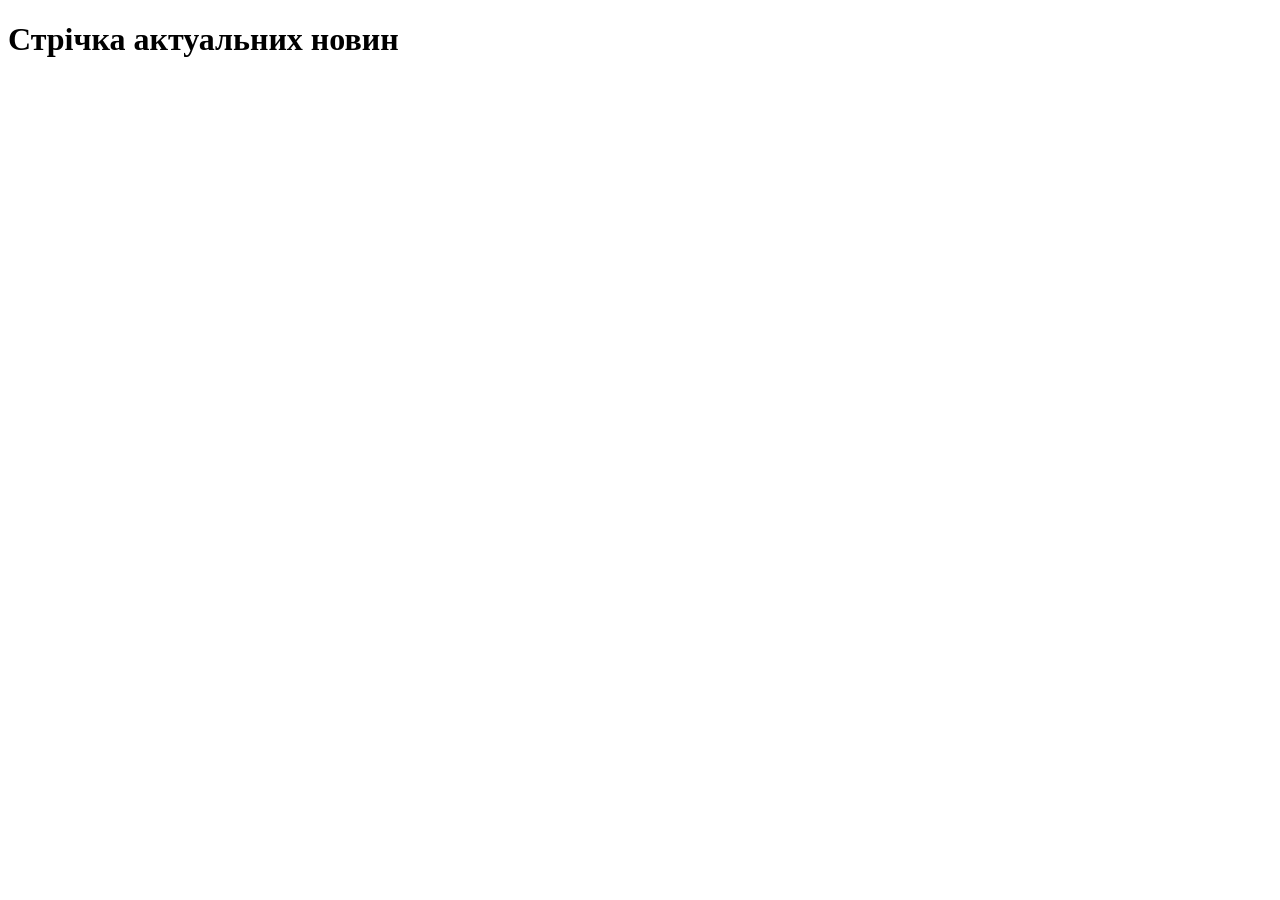
==== ipz243_mrs/index.html @ d3301bc6 "feat: add basic HTML structure and news container" ====
<!DOCTYPE html>
<html lang="en">
<head>
    <meta charset="UTF-8">
    <title>News</title>
</head>
<body>
<header>
    <h1>Стрічка актуальних новин</h1>
</header>
<main id="news-container">

</main>
</body>
</html>
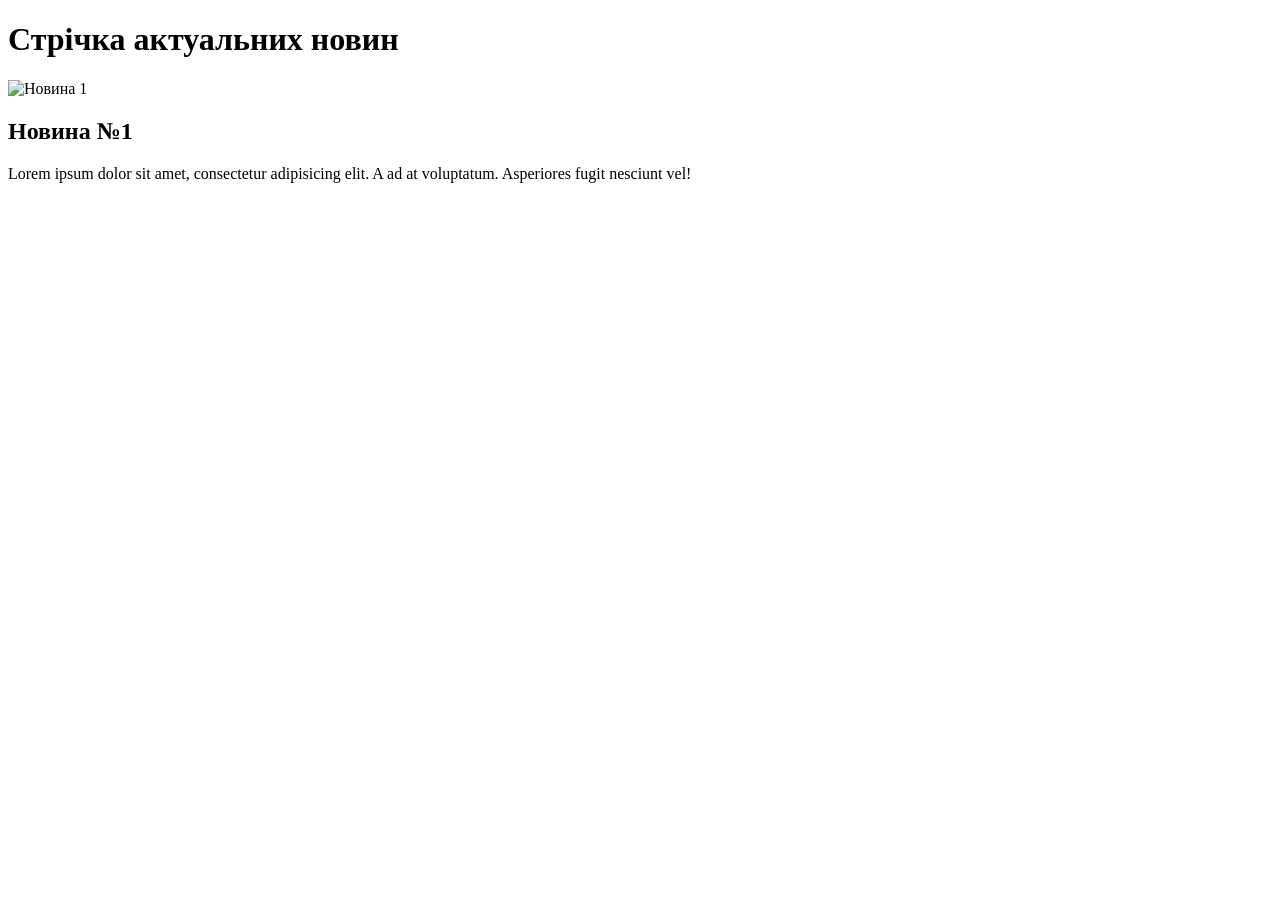
==== commit dc3cea9e: "feat: add first news card to HTML" ====
--- a/ipz243_mrs/index.html
+++ b/ipz243_mrs/index.html
@@ -9,7 +9,11 @@
     <h1>Стрічка актуальних новин</h1>
 </header>
 <main id="news-container">
-
+    <article class="news-card">
+        <img src="images/image1.jpg" alt="Новина 1">
+        <h2>Новина №1</h2>
+        <p>Lorem ipsum dolor sit amet, consectetur adipisicing elit. A ad at voluptatum. Asperiores fugit nesciunt vel!</p>
+    </article>
 </main>
 </body>
 </html>
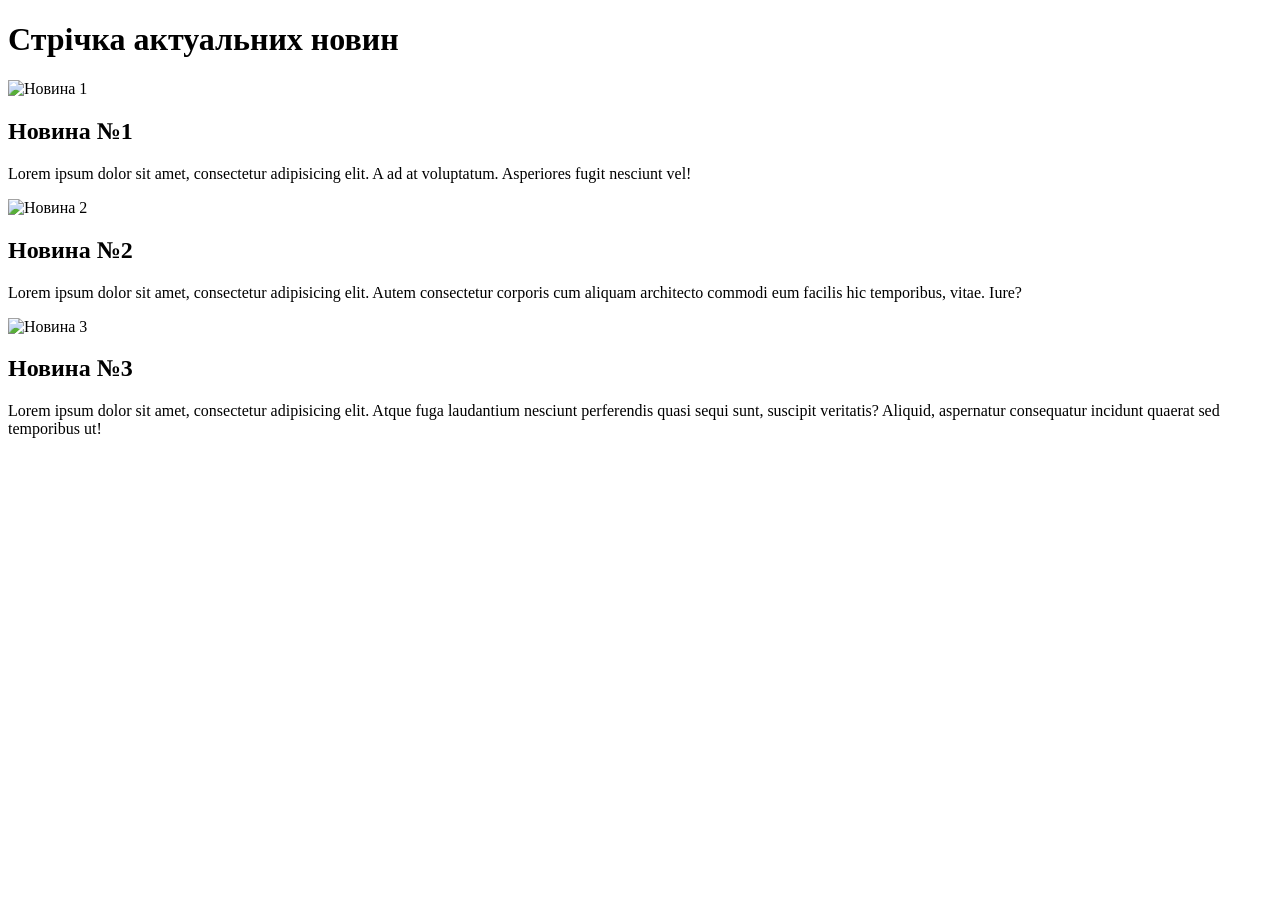
==== commit 02d7a48d: "feat: add second and third news cards to HTML" ====
--- a/ipz243_mrs/index.html
+++ b/ipz243_mrs/index.html
@@ -14,6 +14,18 @@
         <h2>Новина №1</h2>
         <p>Lorem ipsum dolor sit amet, consectetur adipisicing elit. A ad at voluptatum. Asperiores fugit nesciunt vel!</p>
     </article>
+
+    <article class="news-card">
+        <img src="images/image2.jpg" alt="Новина 2">
+        <h2>Новина №2</h2>
+        <p>Lorem ipsum dolor sit amet, consectetur adipisicing elit. Autem consectetur corporis cum aliquam architecto commodi eum facilis hic temporibus, vitae. Iure?</p>
+    </article>
+
+    <article class="news-card">
+        <img src="images/image3.jpg" alt="Новина 3">
+        <h2>Новина №3</h2>
+        <p>Lorem ipsum dolor sit amet, consectetur adipisicing elit. Atque fuga laudantium nesciunt perferendis quasi sequi sunt, suscipit veritatis? Aliquid, aspernatur consequatur incidunt quaerat sed temporibus ut!</p>
+    </article>
 </main>
 </body>
 </html>
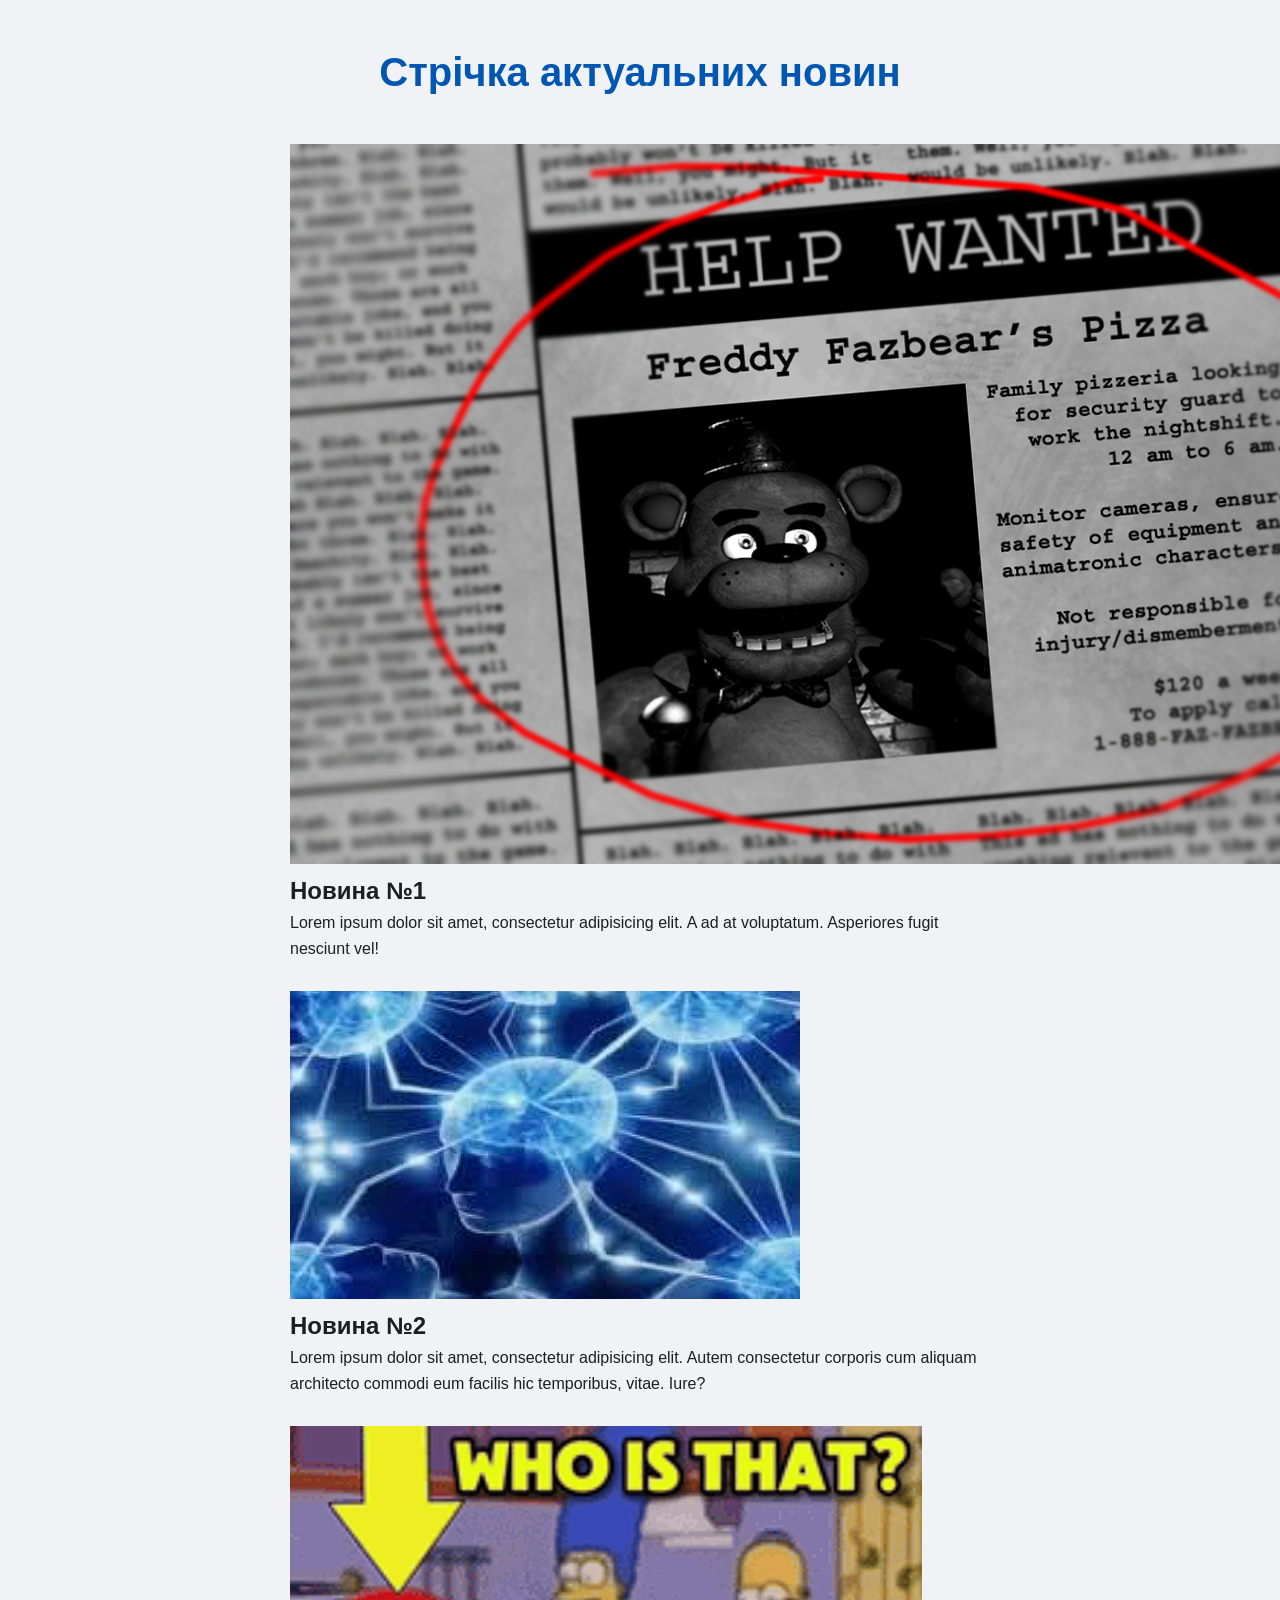
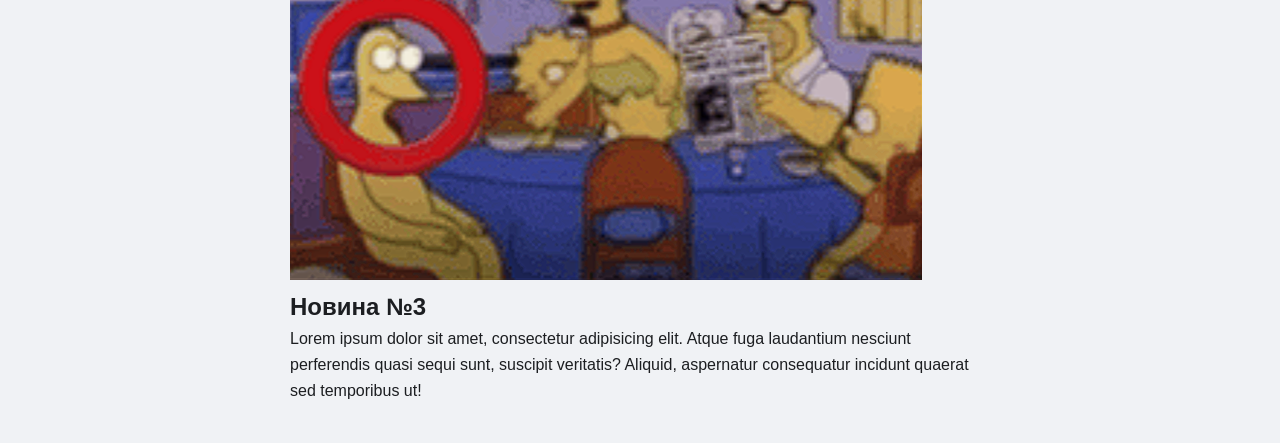
==== commit 326e0d5b: "style: reset defaults and create modern layout with news container" ====
--- a/ipz243_mrs/index.html
+++ b/ipz243_mrs/index.html
@@ -3,6 +3,7 @@
 <head>
     <meta charset="UTF-8">
     <title>News</title>
+    <link rel="stylesheet" href="style.css">
 </head>
 <body>
 <header>
@@ -10,19 +11,19 @@
 </header>
 <main id="news-container">
     <article class="news-card">
-        <img src="images/image1.jpg" alt="Новина 1">
+        <img src="images/image1.png" alt="Новина 1">
         <h2>Новина №1</h2>
         <p>Lorem ipsum dolor sit amet, consectetur adipisicing elit. A ad at voluptatum. Asperiores fugit nesciunt vel!</p>
     </article>
 
     <article class="news-card">
-        <img src="images/image2.jpg" alt="Новина 2">
+        <img src="images/image2.png" alt="Новина 2">
         <h2>Новина №2</h2>
         <p>Lorem ipsum dolor sit amet, consectetur adipisicing elit. Autem consectetur corporis cum aliquam architecto commodi eum facilis hic temporibus, vitae. Iure?</p>
     </article>
 
     <article class="news-card">
-        <img src="images/image3.jpg" alt="Новина 3">
+        <img src="images/image3.png" alt="Новина 3">
         <h2>Новина №3</h2>
         <p>Lorem ipsum dolor sit amet, consectetur adipisicing elit. Atque fuga laudantium nesciunt perferendis quasi sequi sunt, suscipit veritatis? Aliquid, aspernatur consequatur incidunt quaerat sed temporibus ut!</p>
     </article>
--- a/ipz243_mrs/style.css
+++ b/ipz243_mrs/style.css
@@ -0,0 +1,32 @@
+* {
+    box-sizing: border-box;
+    margin: 0;
+    padding: 0;
+}
+
+body {
+    font-family: 'Segoe UI', Tahoma, Geneva, Verdana, sans-serif;
+    background-color: #f0f2f5;
+    color: #1c1e21;
+    line-height: 1.6;
+    padding: 40px 20px;
+}
+
+header {
+    text-align: center;
+    margin-bottom: 40px;
+}
+
+header h1 {
+    font-size: 2.5rem;
+    color: #0056b3;
+    font-weight: 700;
+}
+
+#news-container {
+    display: flex;
+    flex-direction: column;
+    gap: 30px;
+    max-width: 700px;
+    margin: 0 auto;
+}
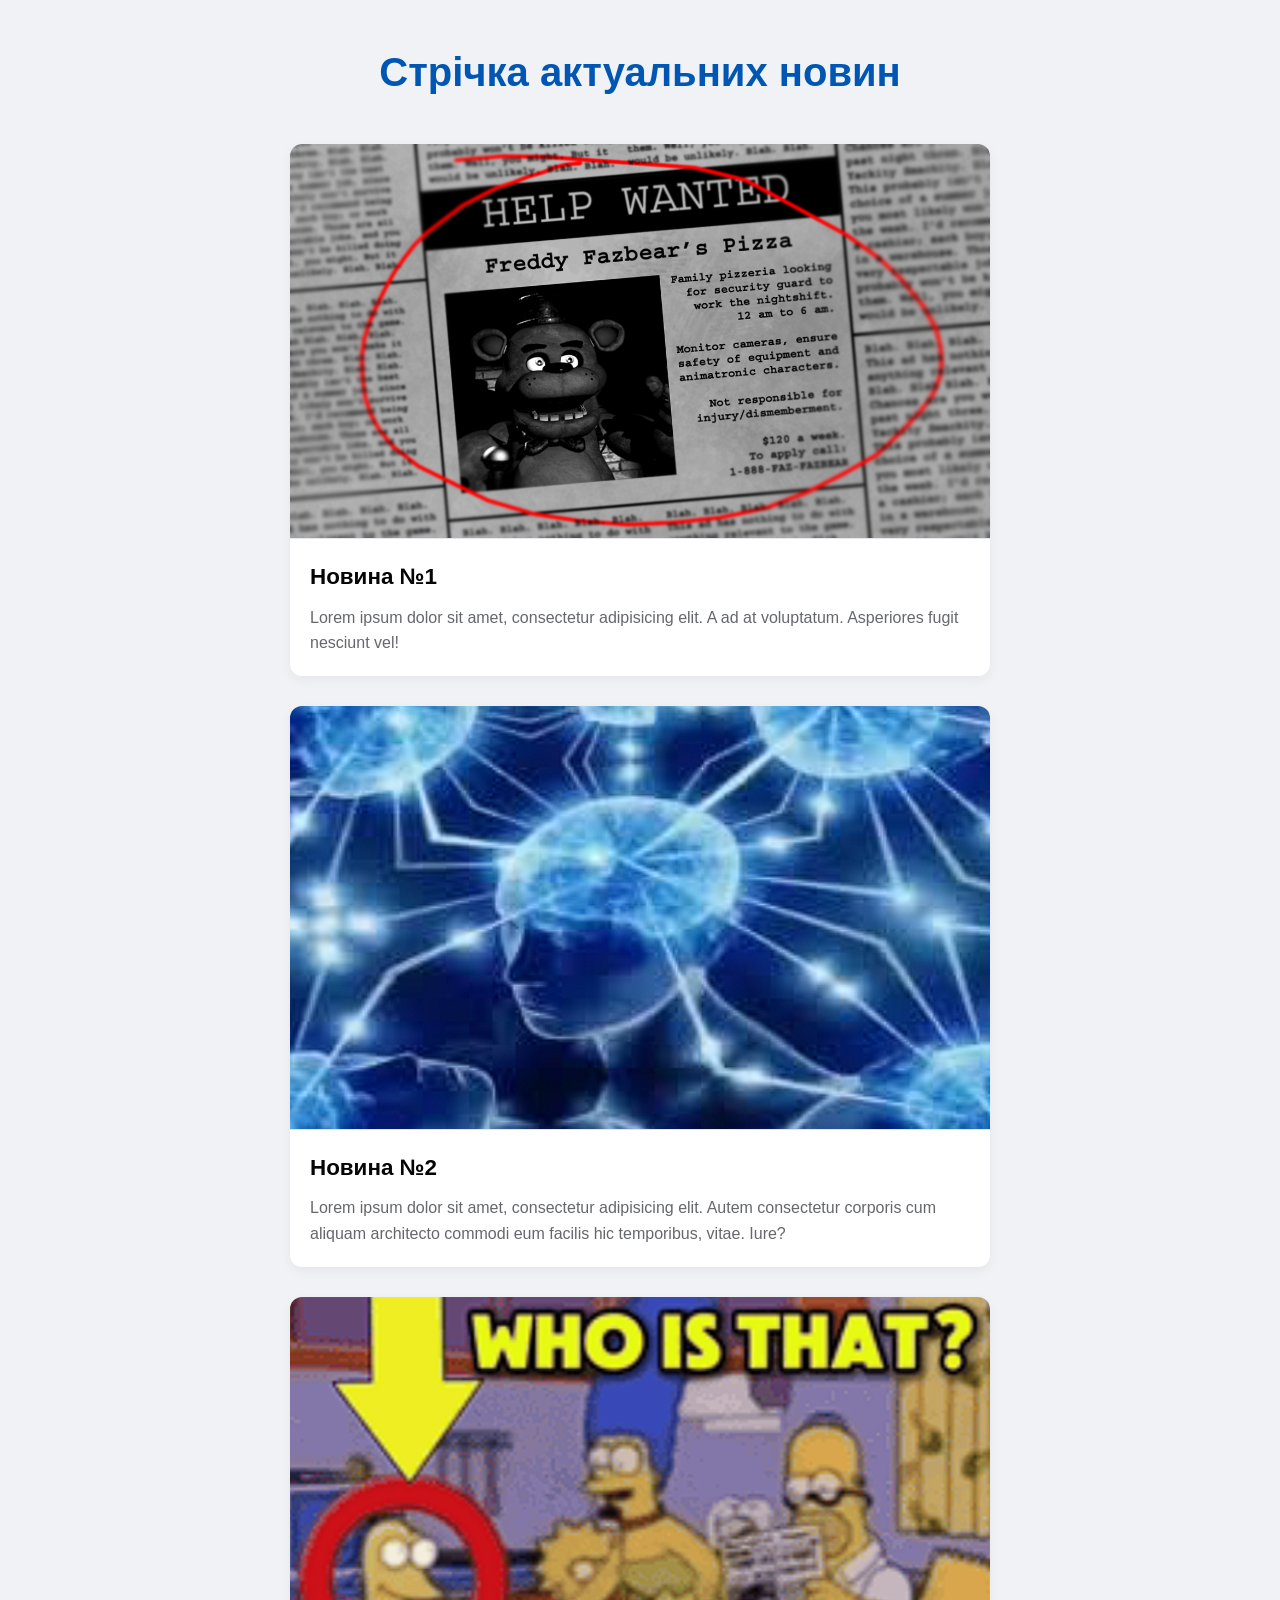
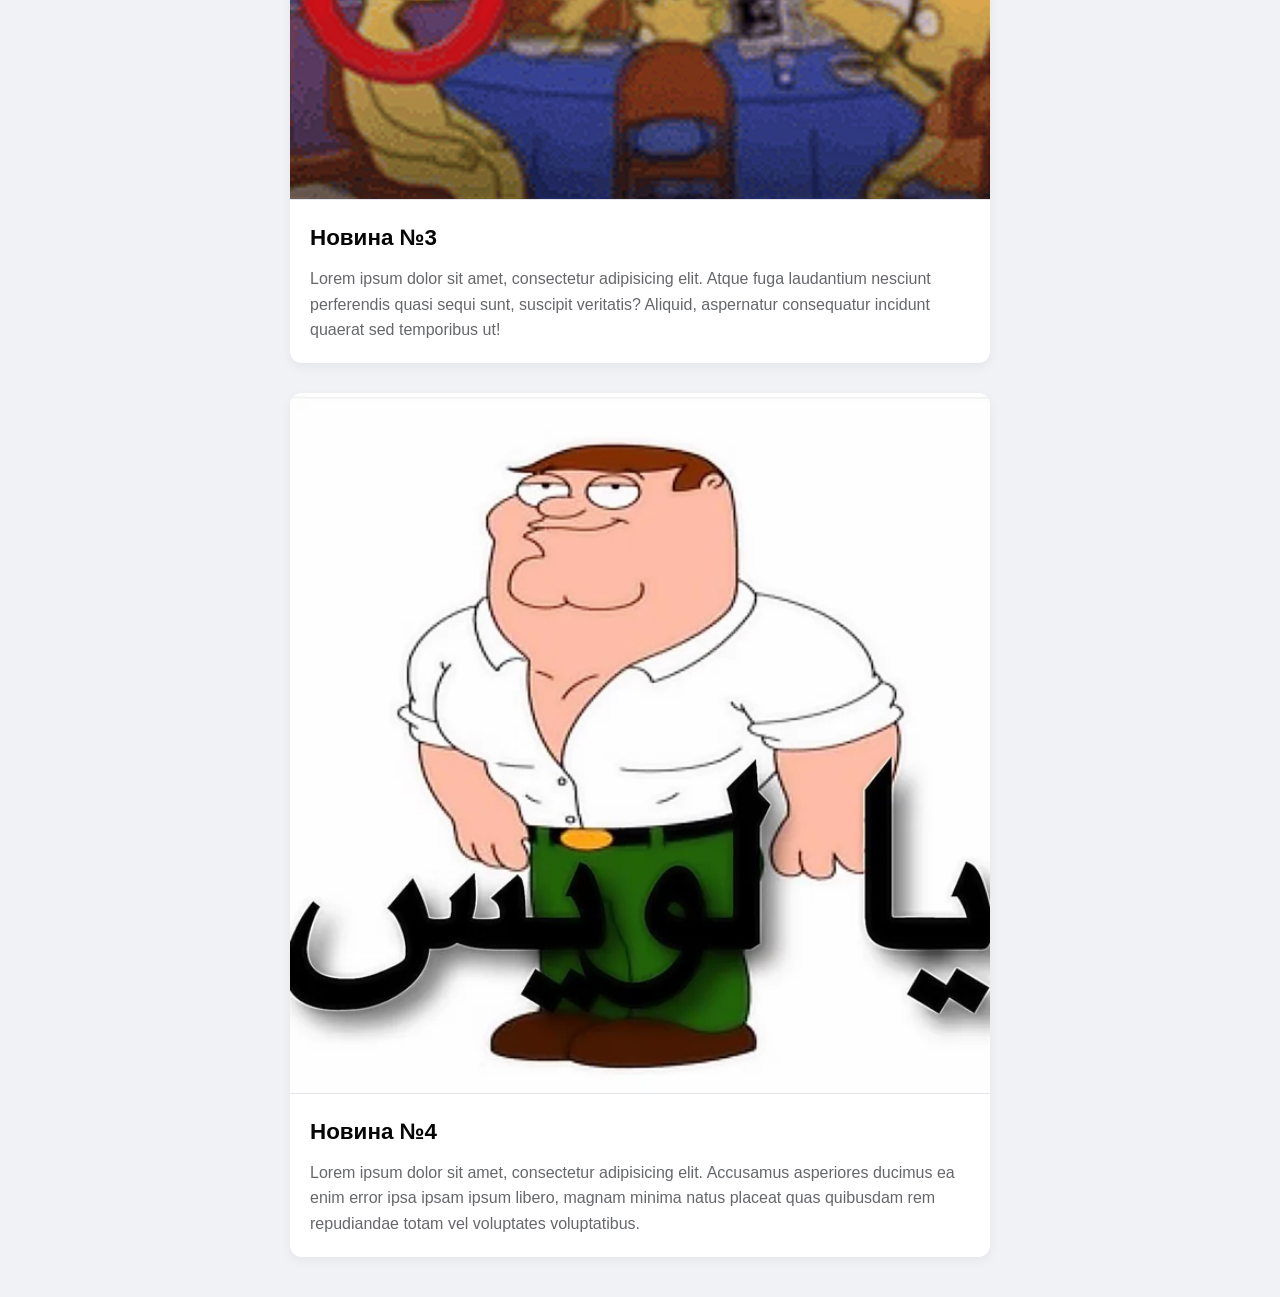
==== commit 5eb73190: "feat: update title and heading text in HTML on first branch" ====
--- a/ipz243_mrs/index.html
+++ b/ipz243_mrs/index.html
@@ -2,7 +2,7 @@
 <html lang="en">
 <head>
     <meta charset="UTF-8">
-    <title>News</title>
+    <title>Some news</title>
     <link rel="stylesheet" href="style.css">
 </head>
 <body>
@@ -27,6 +27,12 @@
         <h2>Новина №3</h2>
         <p>Lorem ipsum dolor sit amet, consectetur adipisicing elit. Atque fuga laudantium nesciunt perferendis quasi sequi sunt, suscipit veritatis? Aliquid, aspernatur consequatur incidunt quaerat sed temporibus ut!</p>
     </article>
+
+    <article class="news-card">
+        <img src="images/image4.png" alt="Новина 4">
+        <h2>Новина №4</h2>
+        <p>Lorem ipsum dolor sit amet, consectetur adipisicing elit. Accusamus asperiores ducimus ea enim error ipsa ipsam ipsum libero, magnam minima natus placeat quas quibusdam rem repudiandae totam vel voluptates voluptatibus.</p>
+    </article>
 </main>
 </body>
 </html>
--- a/ipz243_mrs/style.css
+++ b/ipz243_mrs/style.css
@@ -29,4 +29,36 @@
     gap: 30px;
     max-width: 700px;
     margin: 0 auto;
+}
+
+.news-card {
+    background: #ffffff;
+    border-radius: 12px;
+    box-shadow: 0 4px 12px rgba(0, 0, 0, 0.05);
+    overflow: hidden;
+    transition: transform 0.2s ease, box-shadow 0.2s ease;
+}
+
+.news-card:hover {
+    transform: translateY(-4px);
+    box-shadow: 0 8px 24px rgba(0, 0, 0, 0.1);
+}
+
+.news-card img {
+    width: 100%;
+    height: auto;
+    display: block;
+    border-bottom: 1px solid #e4e6eb;
+}
+
+.news-card h2 {
+    font-size: 1.4rem;
+    padding: 20px 20px 10px 20px;
+    color: #050505;
+}
+
+.news-card p {
+    font-size: 1rem;
+    color: #65676b;
+    padding: 0 20px 20px 20px;
 }
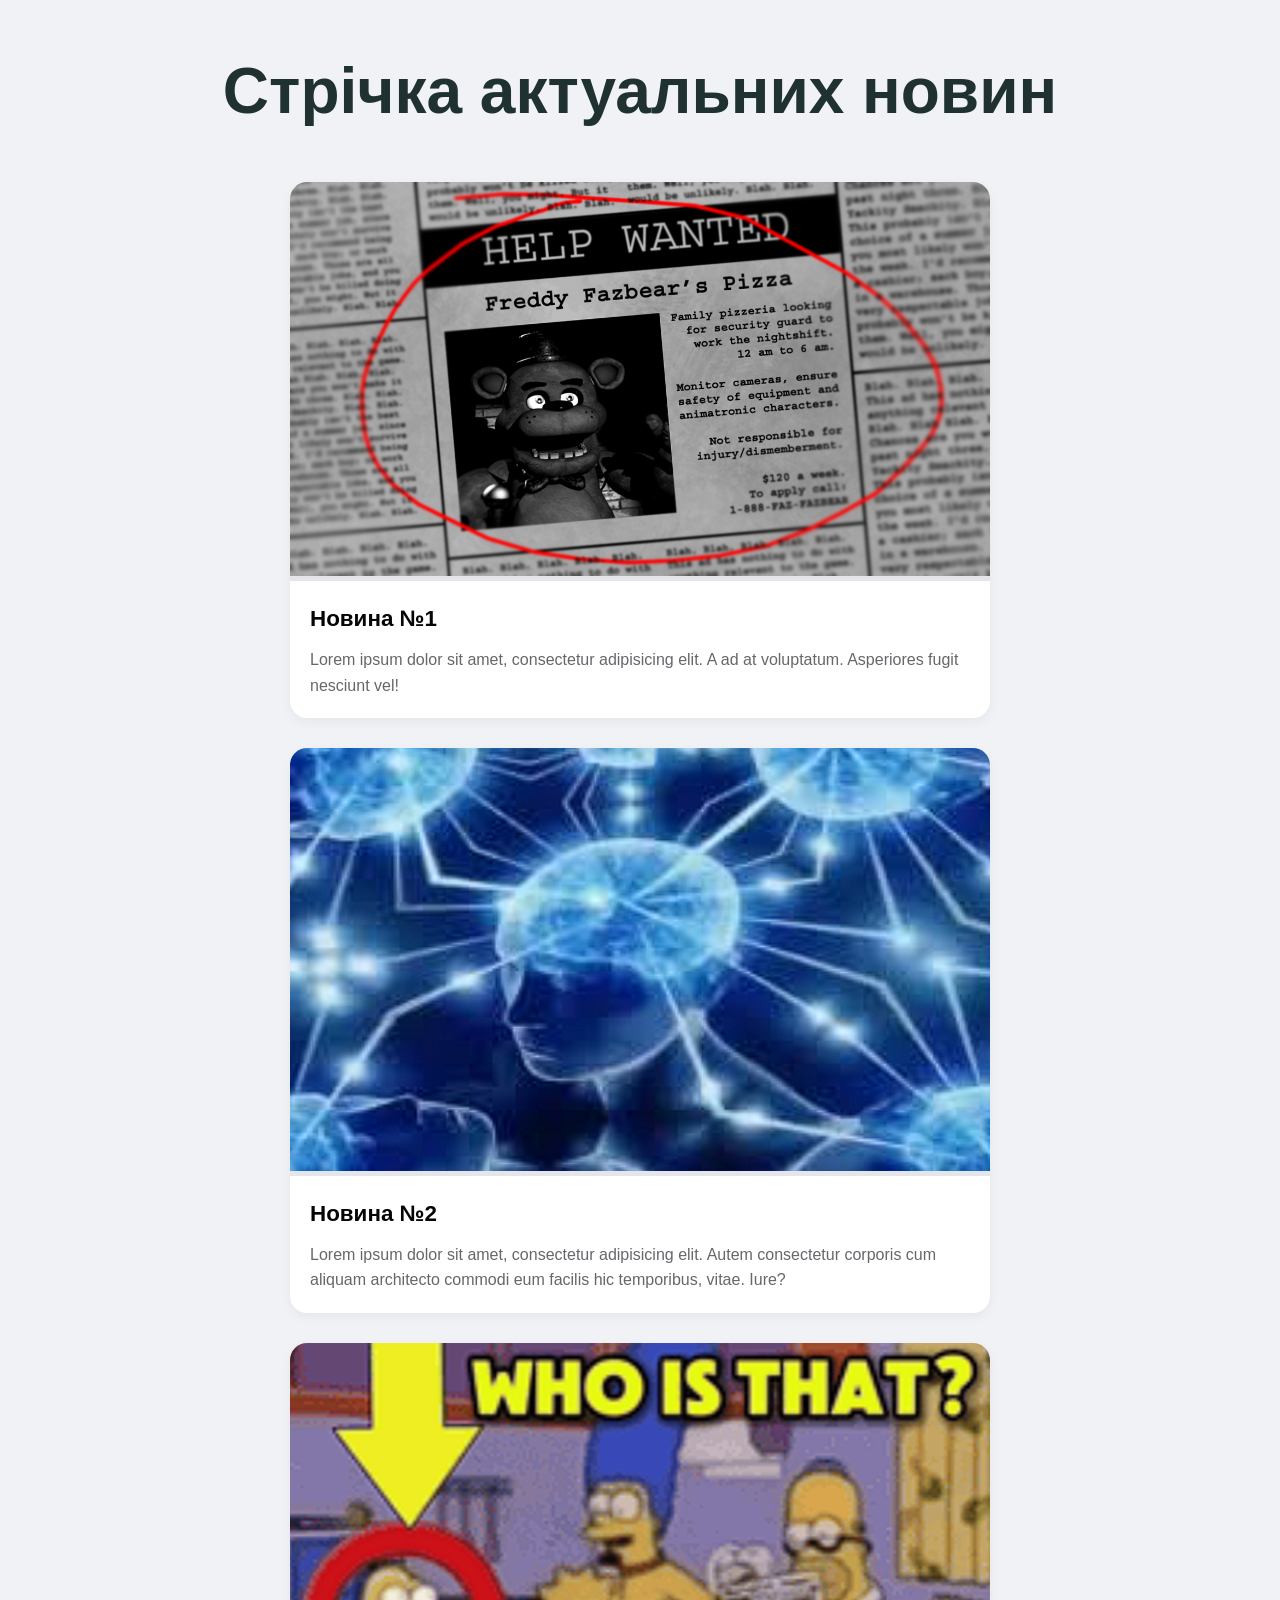
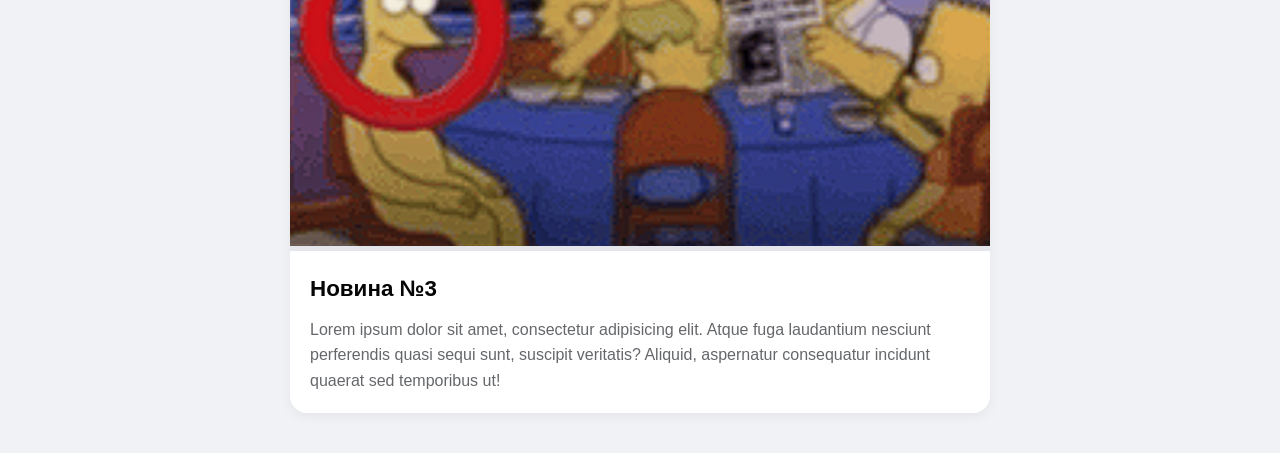
==== commit 2a89f58f: "feat: alter title text in HTML on second branch" ====
--- a/ipz243_mrs/index.html
+++ b/ipz243_mrs/index.html
@@ -2,7 +2,7 @@
 <html lang="en">
 <head>
     <meta charset="UTF-8">
-    <title>Some news</title>
+    <title>Новини</title>
     <link rel="stylesheet" href="style.css">
 </head>
 <body>
@@ -27,12 +27,6 @@
         <h2>Новина №3</h2>
         <p>Lorem ipsum dolor sit amet, consectetur adipisicing elit. Atque fuga laudantium nesciunt perferendis quasi sequi sunt, suscipit veritatis? Aliquid, aspernatur consequatur incidunt quaerat sed temporibus ut!</p>
     </article>
-
-    <article class="news-card">
-        <img src="images/image4.png" alt="Новина 4">
-        <h2>Новина №4</h2>
-        <p>Lorem ipsum dolor sit amet, consectetur adipisicing elit. Accusamus asperiores ducimus ea enim error ipsa ipsam ipsum libero, magnam minima natus placeat quas quibusdam rem repudiandae totam vel voluptates voluptatibus.</p>
-    </article>
 </main>
 </body>
 </html>
--- a/ipz243_mrs/style.css
+++ b/ipz243_mrs/style.css
@@ -5,9 +5,9 @@
 }
 
 body {
-    font-family: 'Segoe UI', Tahoma, Geneva, Verdana, sans-serif;
+    font-family: 'Segoe UI', Verdana, sans-serif;
     background-color: #f0f2f5;
-    color: #1c1e21;
+    color: #3b3f47;
     line-height: 1.6;
     padding: 40px 20px;
 }
@@ -18,8 +18,8 @@
 }
 
 header h1 {
-    font-size: 2.5rem;
-    color: #0056b3;
+    font-size: 4rem;
+    color: #203132;
     font-weight: 700;
 }
 
@@ -33,7 +33,7 @@
 
 .news-card {
     background: #ffffff;
-    border-radius: 12px;
+    border-radius: 17px;
     box-shadow: 0 4px 12px rgba(0, 0, 0, 0.05);
     overflow: hidden;
     transition: transform 0.2s ease, box-shadow 0.2s ease;
@@ -48,7 +48,7 @@
     width: 100%;
     height: auto;
     display: block;
-    border-bottom: 1px solid #e4e6eb;
+    border-bottom: 5px solid #e4e6eb;
 }
 
 .news-card h2 {
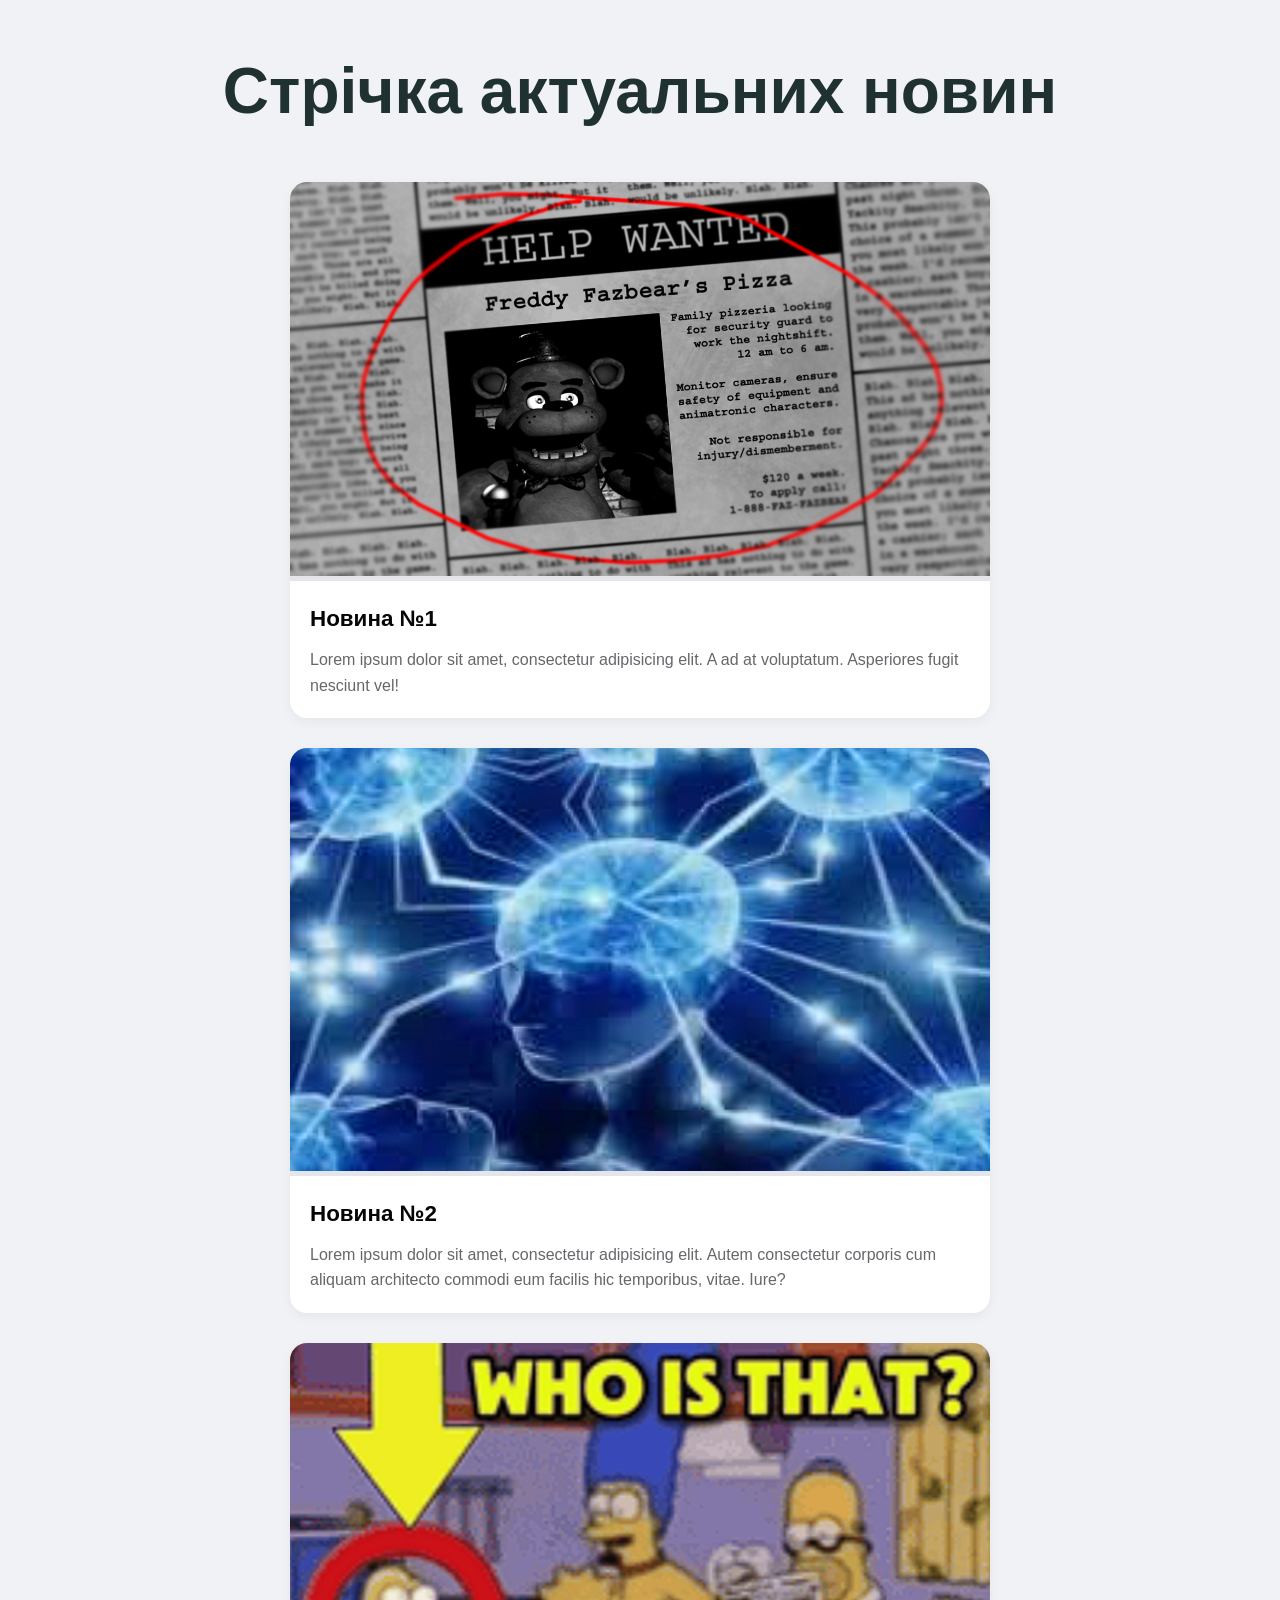
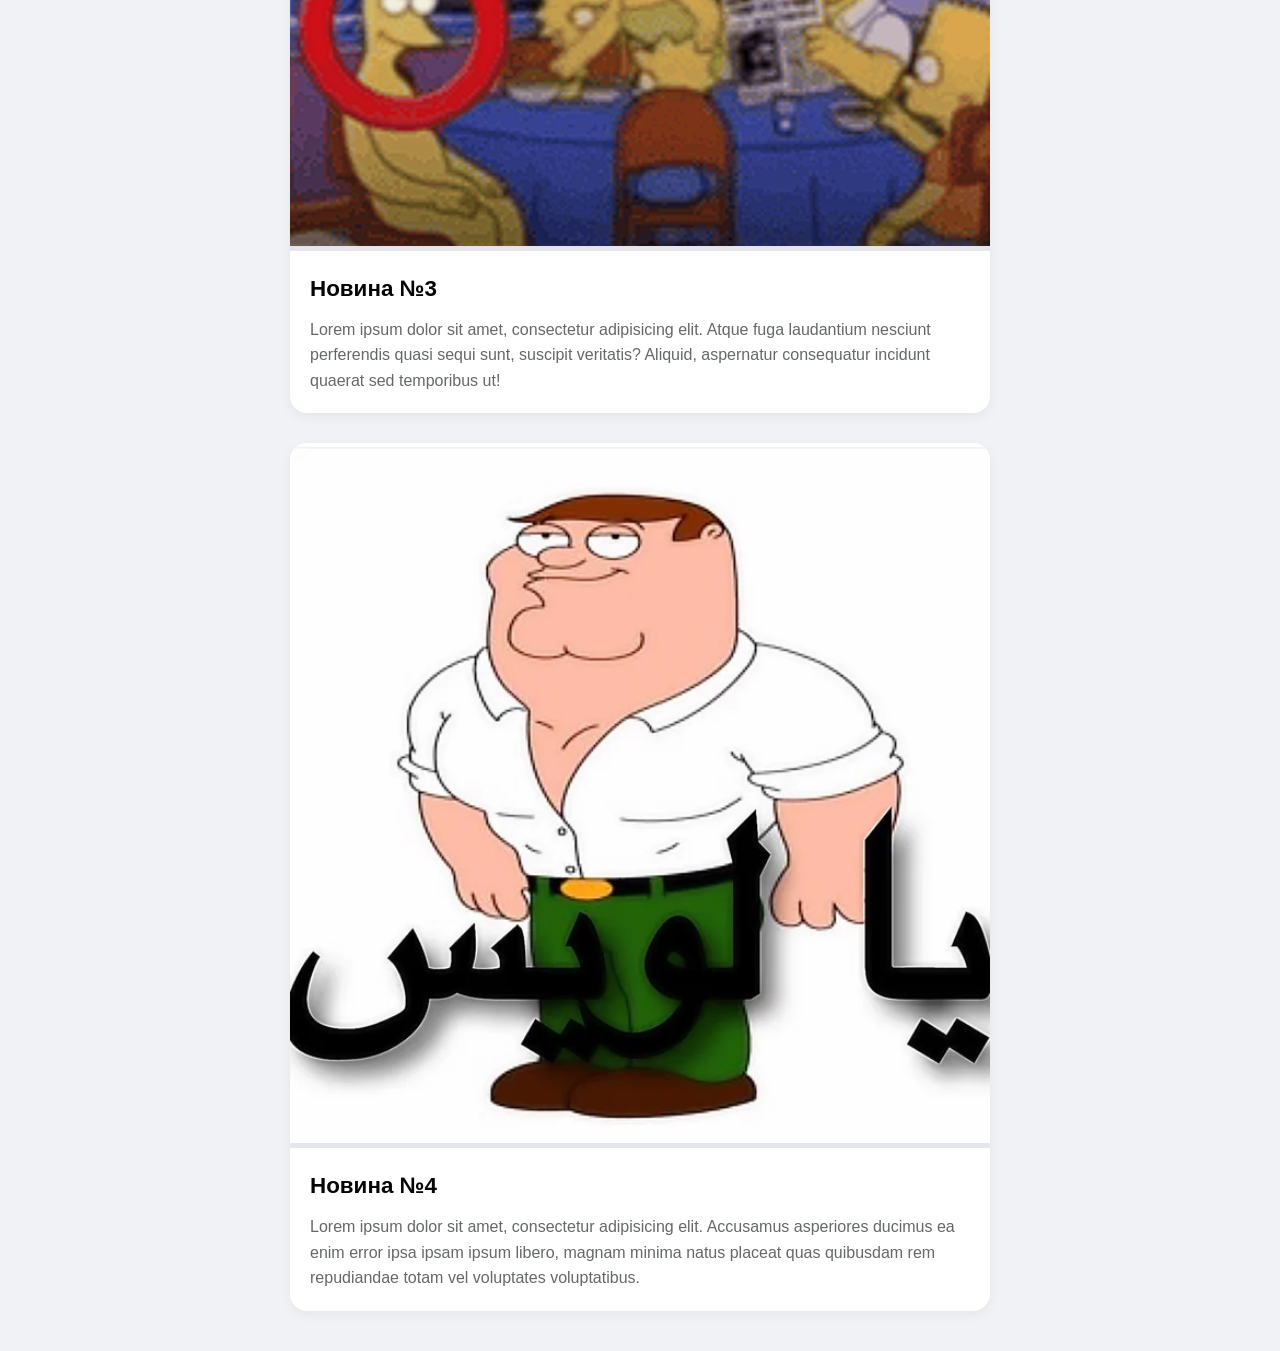
==== commit 34a4a07f: "merge: resolve merge conflict between first and second branches in index html" ====
--- a/ipz243_mrs/index.html
+++ b/ipz243_mrs/index.html
@@ -27,6 +27,12 @@
         <h2>Новина №3</h2>
         <p>Lorem ipsum dolor sit amet, consectetur adipisicing elit. Atque fuga laudantium nesciunt perferendis quasi sequi sunt, suscipit veritatis? Aliquid, aspernatur consequatur incidunt quaerat sed temporibus ut!</p>
     </article>
+
+    <article class="news-card">
+        <img src="images/image4.png" alt="Новина 4">
+        <h2>Новина №4</h2>
+        <p>Lorem ipsum dolor sit amet, consectetur adipisicing elit. Accusamus asperiores ducimus ea enim error ipsa ipsam ipsum libero, magnam minima natus placeat quas quibusdam rem repudiandae totam vel voluptates voluptatibus.</p>
+    </article>
 </main>
 </body>
 </html>
